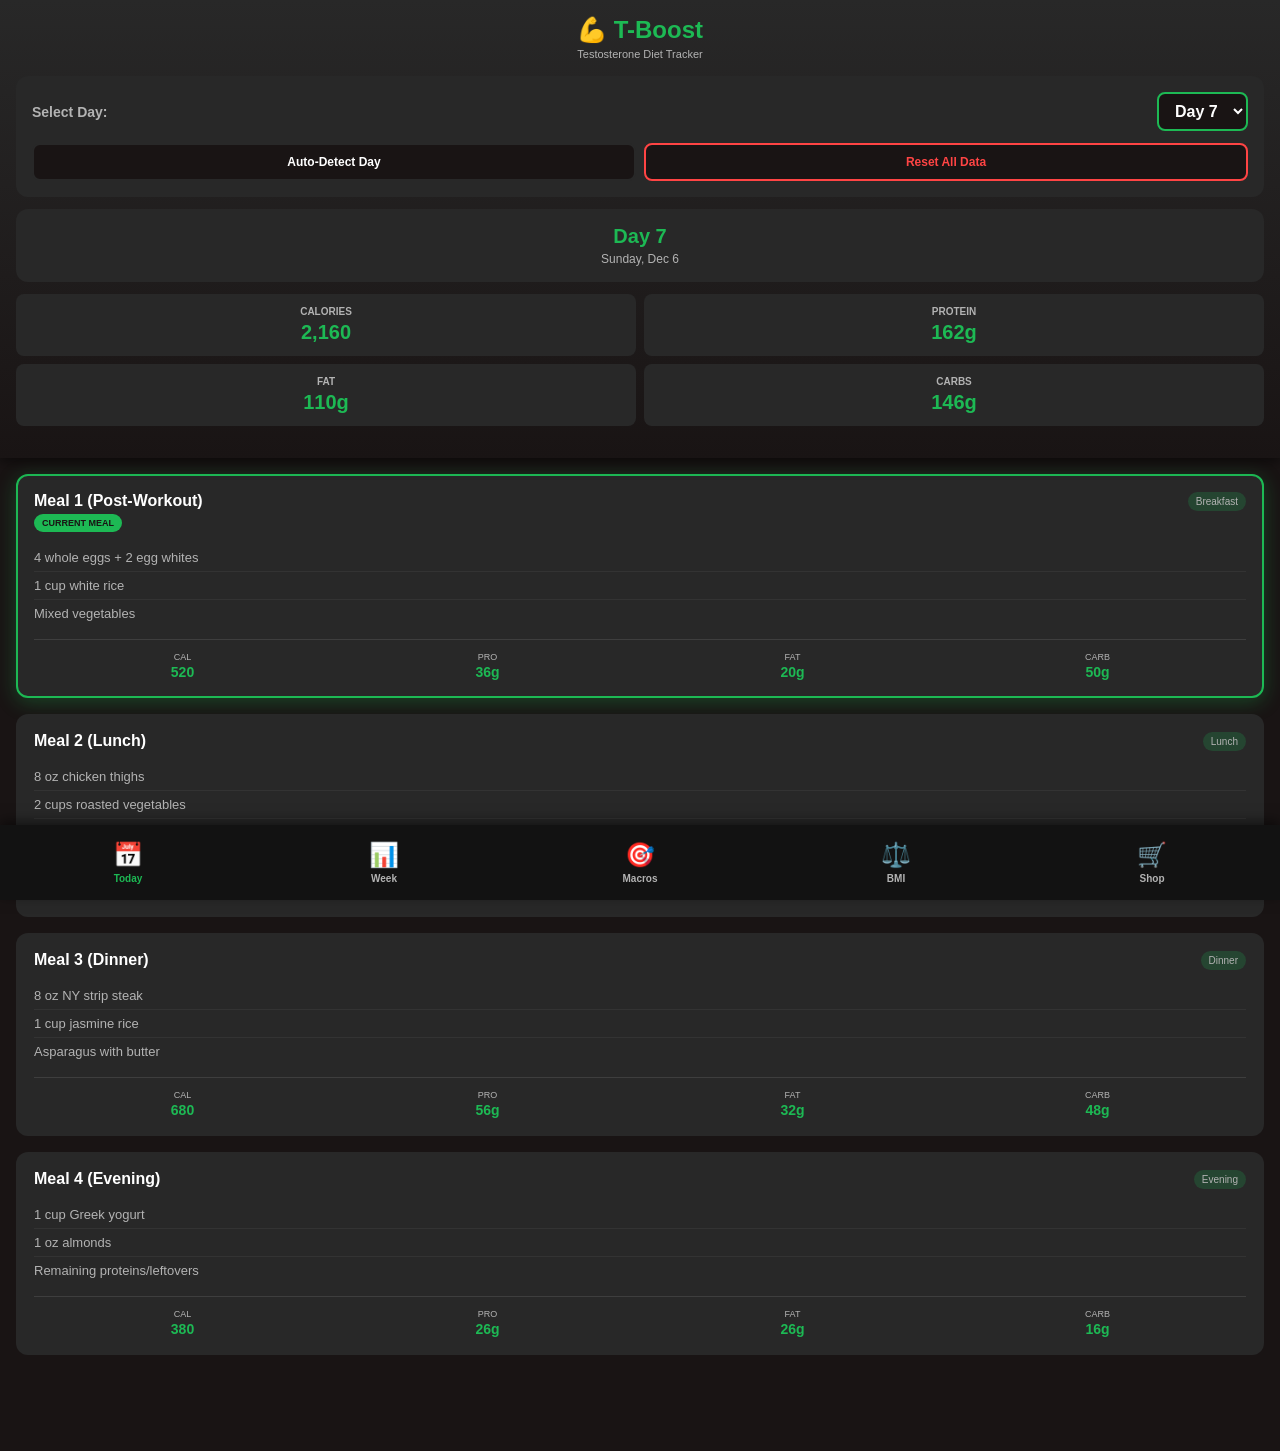
==== mobile.html @ ecbb312d "Add mobile-optimized single-file version with customization features Created mobile.html - a fully s" ====
<!DOCTYPE html>
<html lang="en">
<head>
    <meta charset="UTF-8">
    <meta name="viewport" content="width=device-width, initial-scale=1.0, maximum-scale=1.0, user-scalable=no">
    <meta name="apple-mobile-web-app-capable" content="yes">
    <meta name="apple-mobile-web-app-status-bar-style" content="black-translucent">
    <meta name="theme-color" content="#191414">
    <title>💪 T-Boost Diet Tracker</title>
    <style>
        /* Spotify Color Palette */
        :root {
            --spotify-green: #1DB954;
            --spotify-black: #191414;
            --spotify-dark-gray: #121212;
            --spotify-gray: #282828;
            --spotify-light-gray: #B3B3B3;
            --spotify-white: #FFFFFF;
            --spotify-hover: #1ed760;
            --spotify-active: #169c46;
        }

        * {
            margin: 0;
            padding: 0;
            box-sizing: border-box;
            -webkit-tap-highlight-color: transparent;
        }

        body {
            font-family: -apple-system, BlinkMacSystemFont, 'Segoe UI', Roboto, Oxygen, Ubuntu, Cantarell, sans-serif;
            background-color: var(--spotify-black);
            color: var(--spotify-white);
            overflow-x: hidden;
            padding-bottom: 80px;
        }

        /* Mobile Header */
        .mobile-header {
            background: linear-gradient(180deg, var(--spotify-gray) 0%, var(--spotify-black) 100%);
            padding: 16px;
            position: sticky;
            top: 0;
            z-index: 100;
            box-shadow: 0 4px 12px rgba(0,0,0,0.5);
        }

        .logo {
            text-align: center;
            margin-bottom: 16px;
        }

        .logo h1 {
            font-size: 24px;
            color: var(--spotify-green);
            margin-bottom: 4px;
        }

        .tagline {
            font-size: 11px;
            color: var(--spotify-light-gray);
        }

        /* Day Controls */
        .day-controls {
            background-color: var(--spotify-gray);
            border-radius: 12px;
            padding: 16px;
            margin-bottom: 12px;
        }

        .day-selector {
            display: flex;
            align-items: center;
            justify-content: space-between;
            margin-bottom: 12px;
        }

        .day-selector label {
            font-size: 14px;
            color: var(--spotify-light-gray);
            font-weight: 600;
        }

        .day-selector select {
            padding: 8px 12px;
            background-color: var(--spotify-black);
            border: 2px solid var(--spotify-green);
            border-radius: 8px;
            color: var(--spotify-white);
            font-size: 16px;
            font-weight: 600;
        }

        .control-buttons {
            display: grid;
            grid-template-columns: 1fr 1fr;
            gap: 8px;
        }

        .btn-small {
            padding: 10px;
            background-color: var(--spotify-black);
            border: 2px solid var(--spotify-gray);
            border-radius: 8px;
            color: var(--spotify-white);
            font-size: 12px;
            font-weight: 600;
            cursor: pointer;
            transition: all 0.2s ease;
            text-align: center;
        }

        .btn-small.danger {
            border-color: #FF4444;
            color: #FF4444;
        }

        .btn-small:active {
            transform: scale(0.95);
        }

        /* Current Day Info */
        .current-day-info {
            background-color: var(--spotify-gray);
            border-radius: 12px;
            padding: 16px;
            margin-bottom: 12px;
            text-align: center;
        }

        .current-day-info h2 {
            font-size: 20px;
            color: var(--spotify-green);
            margin-bottom: 4px;
        }

        .current-day-info p {
            font-size: 12px;
            color: var(--spotify-light-gray);
        }

        /* Daily Summary */
        .daily-summary {
            display: grid;
            grid-template-columns: repeat(2, 1fr);
            gap: 8px;
            margin-bottom: 16px;
        }

        .summary-card {
            background-color: var(--spotify-gray);
            padding: 12px;
            border-radius: 8px;
            text-align: center;
        }

        .summary-card .label {
            font-size: 10px;
            color: var(--spotify-light-gray);
            text-transform: uppercase;
            margin-bottom: 4px;
            font-weight: 600;
        }

        .summary-card .value {
            font-size: 20px;
            font-weight: 700;
            color: var(--spotify-green);
        }

        /* Bottom Navigation */
        .bottom-nav {
            position: fixed;
            bottom: 0;
            left: 0;
            right: 0;
            background-color: var(--spotify-dark-gray);
            display: flex;
            justify-content: space-around;
            padding: 8px 0;
            box-shadow: 0 -4px 12px rgba(0,0,0,0.5);
            z-index: 100;
        }

        .nav-item {
            flex: 1;
            display: flex;
            flex-direction: column;
            align-items: center;
            padding: 8px;
            cursor: pointer;
            transition: all 0.2s ease;
            color: var(--spotify-light-gray);
            font-size: 10px;
            font-weight: 600;
        }

        .nav-item .icon {
            font-size: 24px;
            margin-bottom: 4px;
        }

        .nav-item.active {
            color: var(--spotify-green);
        }

        /* Main Content */
        .main-content {
            padding: 16px;
        }

        .view {
            display: none;
        }

        .view.active {
            display: block;
            animation: fadeIn 0.3s ease;
        }

        @keyframes fadeIn {
            from {
                opacity: 0;
                transform: translateY(10px);
            }
            to {
                opacity: 1;
                transform: translateY(0);
            }
        }

        /* Meals Container */
        .meals-container {
            display: flex;
            flex-direction: column;
            gap: 16px;
        }

        .meal-card {
            background-color: var(--spotify-gray);
            border-radius: 12px;
            padding: 16px;
            border: 2px solid transparent;
            transition: all 0.3s ease;
        }

        .meal-card.current {
            border-color: var(--spotify-green);
            box-shadow: 0 4px 20px rgba(29, 185, 84, 0.3);
        }

        .meal-card.completed {
            opacity: 0.5;
        }

        .meal-header {
            display: flex;
            justify-content: space-between;
            align-items: flex-start;
            margin-bottom: 12px;
        }

        .meal-title {
            font-size: 16px;
            font-weight: 700;
            color: var(--spotify-white);
            flex: 1;
        }

        .meal-time {
            font-size: 10px;
            color: var(--spotify-light-gray);
            background-color: rgba(29, 185, 84, 0.2);
            padding: 4px 8px;
            border-radius: 12px;
            white-space: nowrap;
            margin-left: 8px;
        }

        .current-indicator {
            display: inline-block;
            background-color: var(--spotify-green);
            color: var(--spotify-black);
            font-size: 9px;
            font-weight: 700;
            padding: 4px 8px;
            border-radius: 10px;
            text-transform: uppercase;
            margin-top: 4px;
            animation: pulse 2s infinite;
        }

        @keyframes pulse {
            0%, 100% { opacity: 1; }
            50% { opacity: 0.7; }
        }

        .meal-foods {
            list-style: none;
            margin-bottom: 12px;
        }

        .meal-foods li {
            padding: 6px 0;
            color: var(--spotify-light-gray);
            font-size: 13px;
            border-bottom: 1px solid rgba(255, 255, 255, 0.05);
        }

        .meal-foods li:last-child {
            border-bottom: none;
        }

        .meal-macros {
            display: grid;
            grid-template-columns: repeat(4, 1fr);
            gap: 8px;
            margin-top: 12px;
            padding-top: 12px;
            border-top: 1px solid rgba(255, 255, 255, 0.1);
        }

        .macro-item {
            text-align: center;
        }

        .macro-label {
            font-size: 9px;
            color: var(--spotify-light-gray);
            text-transform: uppercase;
            margin-bottom: 2px;
        }

        .macro-value {
            font-size: 14px;
            font-weight: 700;
            color: var(--spotify-green);
        }

        /* Week View */
        .week-grid {
            display: flex;
            flex-direction: column;
            gap: 12px;
        }

        .day-card {
            background-color: var(--spotify-gray);
            border-radius: 12px;
            padding: 16px;
            border: 2px solid transparent;
        }

        .day-card.current-day {
            border-color: var(--spotify-green);
        }

        .day-header {
            display: flex;
            justify-content: space-between;
            align-items: center;
            margin-bottom: 12px;
        }

        .day-number {
            font-size: 20px;
            font-weight: 700;
            color: var(--spotify-green);
        }

        /* Macro Tracker */
        .tracker-card {
            background-color: var(--spotify-gray);
            border-radius: 12px;
            padding: 16px;
            margin-bottom: 16px;
        }

        .tracker-card h3 {
            font-size: 18px;
            margin-bottom: 16px;
            color: var(--spotify-green);
        }

        .input-group {
            margin-bottom: 16px;
        }

        .input-group label {
            display: block;
            font-size: 12px;
            color: var(--spotify-light-gray);
            margin-bottom: 6px;
            font-weight: 600;
        }

        .input-group input {
            width: 100%;
            padding: 12px;
            background-color: var(--spotify-black);
            border: 2px solid transparent;
            border-radius: 8px;
            color: var(--spotify-white);
            font-size: 16px;
        }

        .input-group input:focus {
            outline: none;
            border-color: var(--spotify-green);
        }

        .btn-primary {
            width: 100%;
            padding: 14px;
            background-color: var(--spotify-green);
            color: var(--spotify-black);
            border: none;
            border-radius: 24px;
            font-size: 14px;
            font-weight: 700;
            cursor: pointer;
            text-transform: uppercase;
            letter-spacing: 1px;
        }

        .btn-primary:active {
            background-color: var(--spotify-active);
            transform: scale(0.98);
        }

        .progress-item {
            margin-bottom: 16px;
        }

        .progress-header {
            display: flex;
            justify-content: space-between;
            margin-bottom: 6px;
            font-size: 12px;
            color: var(--spotify-light-gray);
        }

        .progress-bar {
            width: 100%;
            height: 10px;
            background-color: var(--spotify-black);
            border-radius: 5px;
            overflow: hidden;
        }

        .progress-fill {
            height: 100%;
            background-color: var(--spotify-green);
            border-radius: 5px;
            transition: width 0.5s ease;
        }

        .progress-fill.protein {
            background: linear-gradient(90deg, #1DB954 0%, #1ed760 100%);
        }

        .progress-fill.fat {
            background: linear-gradient(90deg, #FFA500 0%, #FFB733 100%);
        }

        .progress-fill.carbs {
            background: linear-gradient(90deg, #4169E1 0%, #5a7fe1 100%);
        }

        /* BMI Tracker */
        .bmi-result {
            text-align: center;
            margin-bottom: 16px;
        }

        .bmi-value {
            font-size: 56px;
            font-weight: 700;
            color: var(--spotify-green);
            margin-bottom: 8px;
        }

        .bmi-category {
            font-size: 18px;
            color: var(--spotify-light-gray);
            margin-bottom: 16px;
        }

        .bmi-scale {
            display: grid;
            grid-template-columns: repeat(2, 1fr);
            gap: 8px;
            margin-top: 16px;
        }

        .scale-item {
            padding: 12px;
            border-radius: 8px;
            text-align: center;
            font-size: 11px;
        }

        .scale-item.underweight {
            background-color: rgba(64, 156, 255, 0.2);
            border: 2px solid #409CFF;
        }

        .scale-item.normal {
            background-color: rgba(29, 185, 84, 0.2);
            border: 2px solid var(--spotify-green);
        }

        .scale-item.overweight {
            background-color: rgba(255, 165, 0, 0.2);
            border: 2px solid #FFA500;
        }

        .scale-item.obese {
            background-color: rgba(255, 68, 68, 0.2);
            border: 2px solid #FF4444;
        }

        .weight-log {
            background-color: var(--spotify-black);
            padding: 12px;
            border-radius: 8px;
            margin-top: 16px;
            max-height: 200px;
            overflow-y: auto;
        }

        /* Shopping List */
        .shopping-category {
            background-color: var(--spotify-gray);
            border-radius: 12px;
            padding: 16px;
            margin-bottom: 12px;
        }

        .shopping-category h3 {
            font-size: 16px;
            margin-bottom: 12px;
            color: var(--spotify-green);
        }

        .shopping-items {
            list-style: none;
        }

        .shopping-items li {
            padding: 10px 0;
            border-bottom: 1px solid rgba(255, 255, 255, 0.05);
            display: flex;
            align-items: center;
        }

        .shopping-items li:last-child {
            border-bottom: none;
        }

        .shopping-items input[type="checkbox"] {
            appearance: none;
            width: 24px;
            height: 24px;
            border: 2px solid var(--spotify-light-gray);
            border-radius: 6px;
            margin-right: 12px;
            cursor: pointer;
            position: relative;
            transition: all 0.2s ease;
            flex-shrink: 0;
        }

        .shopping-items input[type="checkbox"]:checked {
            background-color: var(--spotify-green);
            border-color: var(--spotify-green);
        }

        .shopping-items input[type="checkbox"]:checked::after {
            content: '✓';
            position: absolute;
            top: 50%;
            left: 50%;
            transform: translate(-50%, -50%);
            color: var(--spotify-black);
            font-weight: bold;
            font-size: 16px;
        }

        .shopping-items label {
            cursor: pointer;
            color: var(--spotify-light-gray);
            font-size: 13px;
        }

        .shopping-items input[type="checkbox"]:checked + label {
            text-decoration: line-through;
            opacity: 0.5;
        }

        .info-text {
            color: var(--spotify-light-gray);
            font-size: 12px;
            margin-bottom: 12px;
            line-height: 1.5;
        }

        .placeholder {
            color: var(--spotify-light-gray);
            text-align: center;
            font-style: italic;
            font-size: 12px;
        }

        /* Settings View */
        .settings-section {
            background-color: var(--spotify-gray);
            border-radius: 12px;
            padding: 16px;
            margin-bottom: 12px;
        }

        .settings-section h3 {
            font-size: 16px;
            color: var(--spotify-green);
            margin-bottom: 12px;
        }

        .settings-info {
            font-size: 12px;
            color: var(--spotify-light-gray);
            line-height: 1.6;
            margin-bottom: 12px;
        }
    </style>
</head>
<body>
    <div class="mobile-header">
        <div class="logo">
            <h1>💪 T-Boost</h1>
            <p class="tagline">Testosterone Diet Tracker</p>
        </div>

        <div class="day-controls">
            <div class="day-selector">
                <label>Select Day:</label>
                <select id="daySelect">
                    <option value="1">Day 1</option>
                    <option value="2">Day 2</option>
                    <option value="3">Day 3</option>
                    <option value="4">Day 4</option>
                    <option value="5">Day 5</option>
                    <option value="6">Day 6</option>
                    <option value="7">Day 7</option>
                </select>
            </div>
            <div class="control-buttons">
                <button class="btn-small" id="autoDetectBtn">Auto-Detect Day</button>
                <button class="btn-small danger" id="resetAllBtn">Reset All Data</button>
            </div>
        </div>

        <div class="current-day-info">
            <h2 id="currentDayTitle">Day 1</h2>
            <p id="currentDate">Today</p>
        </div>

        <div class="daily-summary">
            <div class="summary-card">
                <div class="label">Calories</div>
                <div class="value" id="dailyCalories">2,260</div>
            </div>
            <div class="summary-card">
                <div class="label">Protein</div>
                <div class="value" id="dailyProtein">150g</div>
            </div>
            <div class="summary-card">
                <div class="label">Fat</div>
                <div class="value" id="dailyFat">138g</div>
            </div>
            <div class="summary-card">
                <div class="label">Carbs</div>
                <div class="value" id="dailyCarbs">128g</div>
            </div>
        </div>
    </div>

    <main class="main-content">
        <!-- Today's Plan View -->
        <section id="todayView" class="view active">
            <div class="meals-container" id="mealsContainer"></div>
        </section>

        <!-- Weekly Overview -->
        <section id="weekView" class="view">
            <div class="week-grid" id="weekGrid"></div>
        </section>

        <!-- Macro Tracker -->
        <section id="macrosView" class="view">
            <div class="tracker-card">
                <h3>Consumed Today</h3>
                <div class="input-group">
                    <label>Calories</label>
                    <input type="number" id="consumedCalories" placeholder="0">
                </div>
                <div class="input-group">
                    <label>Protein (g)</label>
                    <input type="number" id="consumedProtein" placeholder="0">
                </div>
                <div class="input-group">
                    <label>Fat (g)</label>
                    <input type="number" id="consumedFat" placeholder="0">
                </div>
                <div class="input-group">
                    <label>Carbs (g)</label>
                    <input type="number" id="consumedCarbs" placeholder="0">
                </div>
                <button class="btn-primary" id="updateMacros">Update Progress</button>
            </div>

            <div class="tracker-card">
                <h3>Progress Overview</h3>
                <div class="progress-item">
                    <div class="progress-header">
                        <span>Calories</span>
                        <span id="caloriesProgress">0 / 2,260</span>
                    </div>
                    <div class="progress-bar">
                        <div class="progress-fill" id="caloriesBar" style="width: 0%"></div>
                    </div>
                </div>
                <div class="progress-item">
                    <div class="progress-header">
                        <span>Protein</span>
                        <span id="proteinProgress">0g / 150g</span>
                    </div>
                    <div class="progress-bar">
                        <div class="progress-fill protein" id="proteinBar" style="width: 0%"></div>
                    </div>
                </div>
                <div class="progress-item">
                    <div class="progress-header">
                        <span>Fat</span>
                        <span id="fatProgress">0g / 138g</span>
                    </div>
                    <div class="progress-bar">
                        <div class="progress-fill fat" id="fatBar" style="width: 0%"></div>
                    </div>
                </div>
                <div class="progress-item">
                    <div class="progress-header">
                        <span>Carbs</span>
                        <span id="carbsProgress">0g / 128g</span>
                    </div>
                    <div class="progress-bar">
                        <div class="progress-fill carbs" id="carbsBar" style="width: 0%"></div>
                    </div>
                </div>
            </div>
        </section>

        <!-- BMI Tracker -->
        <section id="bmiView" class="view">
            <div class="tracker-card">
                <h3>Calculate BMI</h3>
                <div class="input-group">
                    <label>Height (cm)</label>
                    <input type="number" id="heightCm" placeholder="175">
                </div>
                <div class="input-group">
                    <label>Weight (kg)</label>
                    <input type="number" id="weightKg" placeholder="80">
                </div>
                <button class="btn-primary" id="calculateBMI">Calculate BMI</button>
            </div>

            <div class="tracker-card">
                <div class="bmi-result">
                    <div class="bmi-value" id="bmiValue">--</div>
                    <div class="bmi-category" id="bmiCategory">Enter your measurements</div>
                </div>
                <div class="bmi-scale">
                    <div class="scale-item underweight">
                        <div><strong>Underweight</strong></div>
                        <div>&lt;18.5</div>
                    </div>
                    <div class="scale-item normal">
                        <div><strong>Normal</strong></div>
                        <div>18.5-24.9</div>
                    </div>
                    <div class="scale-item overweight">
                        <div><strong>Overweight</strong></div>
                        <div>25-29.9</div>
                    </div>
                    <div class="scale-item obese">
                        <div><strong>Obese</strong></div>
                        <div>30+</div>
                    </div>
                </div>
            </div>

            <div class="tracker-card">
                <h3>Weight Progress</h3>
                <p class="info-text">Track your weight weekly to monitor progress. Target: 1-1.5 lbs/week loss</p>
                <div class="weight-log" id="weightLog">
                    <p class="placeholder">Start logging your weight to see progress</p>
                </div>
            </div>
        </section>

        <!-- Shopping List -->
        <section id="shoppingView" class="view">
            <div class="shopping-category">
                <h3>🥩 Protein Sources</h3>
                <ul class="shopping-items">
                    <li><input type="checkbox" id="item-beef"><label for="item-beef">2 lbs ground beef (80/20)</label></li>
                    <li><input type="checkbox" id="item-steak"><label for="item-steak">2 lbs ribeye or NY strip steaks</label></li>
                    <li><input type="checkbox" id="item-liver"><label for="item-liver">1.5 lbs beef liver (optional)</label></li>
                    <li><input type="checkbox" id="item-eggs"><label for="item-eggs">3 dozen whole eggs</label></li>
                    <li><input type="checkbox" id="item-salmon"><label for="item-salmon">1.5 lbs salmon</label></li>
                    <li><input type="checkbox" id="item-sardines"><label for="item-sardines">1 lb sardines (canned)</label></li>
                    <li><input type="checkbox" id="item-chicken"><label for="item-chicken">2 lbs chicken thighs</label></li>
                    <li><input type="checkbox" id="item-turkey"><label for="item-turkey">1 lb ground turkey</label></li>
                </ul>
            </div>

            <div class="shopping-category">
                <h3>🥑 Fats & Oils</h3>
                <ul class="shopping-items">
                    <li><input type="checkbox" id="item-butter"><label for="item-butter">1 lb grass-fed butter</label></li>
                    <li><input type="checkbox" id="item-olive-oil"><label for="item-olive-oil">500ml olive oil</label></li>
                    <li><input type="checkbox" id="item-avocados"><label for="item-avocados">4-5 avocados</label></li>
                    <li><input type="checkbox" id="item-almonds"><label for="item-almonds">1 lb raw almonds</label></li>
                    <li><input type="checkbox" id="item-macadamia"><label for="item-macadamia">8 oz macadamia nuts</label></li>
                    <li><input type="checkbox" id="item-brazil"><label for="item-brazil">4 oz Brazil nuts</label></li>
                </ul>
            </div>

            <div class="shopping-category">
                <h3>🍚 Carbs</h3>
                <ul class="shopping-items">
                    <li><input type="checkbox" id="item-white-rice"><label for="item-white-rice">2 lbs white rice</label></li>
                    <li><input type="checkbox" id="item-sweet-potato"><label for="item-sweet-potato">3 lbs sweet potatoes</label></li>
                    <li><input type="checkbox" id="item-jasmine-rice"><label for="item-jasmine-rice">1 lb jasmine rice</label></li>
                </ul>
            </div>

            <div class="shopping-category">
                <h3>🥬 Vegetables</h3>
                <ul class="shopping-items">
                    <li><input type="checkbox" id="item-spinach"><label for="item-spinach">2 bags spinach</label></li>
                    <li><input type="checkbox" id="item-broccoli"><label for="item-broccoli">2 lbs broccoli</label></li>
                    <li><input type="checkbox" id="item-asparagus"><label for="item-asparagus">2 bunches asparagus</label></li>
                    <li><input type="checkbox" id="item-peppers"><label for="item-peppers">4 bell peppers</label></li>
                    <li><input type="checkbox" id="item-mushrooms"><label for="item-mushrooms">1 lb mushrooms</label></li>
                    <li><input type="checkbox" id="item-onions"><label for="item-onions">3 onions</label></li>
                    <li><input type="checkbox" id="item-garlic"><label for="item-garlic">2 bulbs garlic</label></li>
                </ul>
            </div>

            <div class="shopping-category">
                <h3>🥛 Dairy</h3>
                <ul class="shopping-items">
                    <li><input type="checkbox" id="item-yogurt"><label for="item-yogurt">32 oz Greek yogurt</label></li>
                    <li><input type="checkbox" id="item-milk"><label for="item-milk">1/2 gallon whole milk</label></li>
                    <li><input type="checkbox" id="item-cheese"><label for="item-cheese">8 oz aged cheese</label></li>
                </ul>
            </div>

            <div class="shopping-category">
                <h3>🍫 Extras</h3>
                <ul class="shopping-items">
                    <li><input type="checkbox" id="item-chocolate"><label for="item-chocolate">Dark chocolate (85%+)</label></li>
                    <li><input type="checkbox" id="item-salt"><label for="item-salt">Sea salt</label></li>
                    <li><input type="checkbox" id="item-coffee"><label for="item-coffee">Coffee</label></li>
                    <li><input type="checkbox" id="item-vinegar"><label for="item-vinegar">Apple cider vinegar</label></li>
                </ul>
            </div>

            <div class="settings-section">
                <h3>Shopping List Controls</h3>
                <button class="btn-primary" id="resetShoppingBtn">Reset Shopping List</button>
            </div>
        </section>
    </main>

    <!-- Bottom Navigation -->
    <nav class="bottom-nav">
        <div class="nav-item active" data-view="today">
            <span class="icon">📅</span>
            <span>Today</span>
        </div>
        <div class="nav-item" data-view="week">
            <span class="icon">📊</span>
            <span>Week</span>
        </div>
        <div class="nav-item" data-view="macros">
            <span class="icon">🎯</span>
            <span>Macros</span>
        </div>
        <div class="nav-item" data-view="bmi">
            <span class="icon">⚖️</span>
            <span>BMI</span>
        </div>
        <div class="nav-item" data-view="shopping">
            <span class="icon">🛒</span>
            <span>Shop</span>
        </div>
    </nav>

    <script>
        // 7-Day Meal Plan Data
        const mealPlan = {
            day1: {
                name: "Day 1",
                totalCalories: 2260,
                totalProtein: 150,
                totalFat: 138,
                totalCarbs: 128,
                meals: [
                    {
                        name: "Meal 1 (Post-Workout)",
                        time: "Breakfast",
                        foods: ["4 whole eggs scrambled in 1 tbsp butter", "1 cup cooked white rice", "1 cup sautéed spinach"],
                        calories: 540, protein: 32, fat: 24, carbs: 48
                    },
                    {
                        name: "Meal 2 (Lunch)",
                        time: "Lunch",
                        foods: ["8 oz ribeye steak", "2 cups roasted broccoli in 1 tbsp olive oil", "1/2 avocado"],
                        calories: 720, protein: 56, fat: 52, carbs: 14
                    },
                    {
                        name: "Meal 3 (Dinner)",
                        time: "Dinner",
                        foods: ["6 oz ground beef (80/20) with peppers & onions", "1 cup jasmine rice", "Spinach salad with olive oil"],
                        calories: 580, protein: 38, fat: 32, carbs: 42
                    },
                    {
                        name: "Meal 4 (Evening)",
                        time: "Evening",
                        foods: ["1 cup Greek yogurt", "1 oz almonds", "2 oz dark chocolate"],
                        calories: 420, protein: 24, fat: 30, carbs: 24
                    }
                ]
            },
            day2: {
                name: "Day 2",
                totalCalories: 2200,
                totalProtein: 158,
                totalFat: 132,
                totalCarbs: 110,
                meals: [
                    {
                        name: "Meal 1 (Post-Workout)",
                        time: "Breakfast",
                        foods: ["4 whole eggs + 2 egg whites", "1 medium sweet potato", "1 cup mushrooms in butter"],
                        calories: 520, protein: 36, fat: 22, carbs: 42
                    },
                    {
                        name: "Meal 2 (Lunch)",
                        time: "Lunch",
                        foods: ["8 oz salmon", "2 cups asparagus in olive oil", "1 avocado"],
                        calories: 680, protein: 52, fat: 48, carbs: 18
                    },
                    {
                        name: "Meal 3 (Dinner)",
                        time: "Dinner",
                        foods: ["6 oz chicken thighs", "1 cup white rice", "Broccoli with garlic butter"],
                        calories: 560, protein: 42, fat: 24, carbs: 46
                    },
                    {
                        name: "Meal 4 (Evening)",
                        time: "Evening",
                        foods: ["1 can sardines", "1 oz macadamia nuts", "2-3 Brazil nuts"],
                        calories: 440, protein: 28, fat: 38, carbs: 4
                    }
                ]
            },
            day3: {
                name: "Day 3",
                totalCalories: 2200,
                totalProtein: 166,
                totalFat: 116,
                totalCarbs: 136,
                meals: [
                    {
                        name: "Meal 1 (Post-Workout)",
                        time: "Breakfast",
                        foods: ["4 whole eggs in butter", "1 cup jasmine rice", "Bell peppers sautéed"],
                        calories: 540, protein: 30, fat: 24, carbs: 50
                    },
                    {
                        name: "Meal 2 (Lunch)",
                        time: "Lunch",
                        foods: ["8 oz ground turkey", "Mixed vegetables in olive oil", "1/2 cup rice", "1/2 avocado"],
                        calories: 620, protein: 54, fat: 32, carbs: 32
                    },
                    {
                        name: "Meal 3 (Dinner)",
                        time: "Dinner",
                        foods: ["8 oz NY strip steak", "1 large sweet potato", "Asparagus in butter"],
                        calories: 680, protein: 56, fat: 36, carbs: 36
                    },
                    {
                        name: "Meal 4 (Evening)",
                        time: "Evening",
                        foods: ["1 cup Greek yogurt", "1 oz almonds", "1/2 cup whole milk"],
                        calories: 360, protein: 26, fat: 24, carbs: 18
                    }
                ]
            },
            day4: {
                name: "Day 4",
                totalCalories: 2320,
                totalProtein: 170,
                totalFat: 134,
                totalCarbs: 118,
                meals: [
                    {
                        name: "Meal 1 (Post-Workout)",
                        time: "Breakfast",
                        foods: ["3 whole eggs + 3 egg whites", "1 cup white rice", "Spinach & mushrooms in butter"],
                        calories: 500, protein: 38, fat: 18, carbs: 48
                    },
                    {
                        name: "Meal 2 (Lunch)",
                        time: "Lunch",
                        foods: ["8 oz ground beef", "2 cups mixed vegetables in olive oil", "1 avocado"],
                        calories: 660, protein: 48, fat: 46, carbs: 18
                    },
                    {
                        name: "Meal 3 (Dinner)",
                        time: "Dinner",
                        foods: ["8 oz salmon", "1 cup jasmine rice", "Broccoli with garlic"],
                        calories: 640, protein: 52, fat: 28, carbs: 48
                    },
                    {
                        name: "Meal 4 (Evening)",
                        time: "Evening",
                        foods: ["4 hard-boiled eggs", "1 oz macadamia nuts", "2 oz cheddar"],
                        calories: 520, protein: 32, fat: 42, carbs: 4
                    }
                ]
            },
            day5: {
                name: "Day 5",
                totalCalories: 2340,
                totalProtein: 156,
                totalFat: 144,
                totalCarbs: 130,
                meals: [
                    {
                        name: "Meal 1 (Post-Workout)",
                        time: "Breakfast",
                        foods: ["4 whole eggs with cheese", "1 medium sweet potato", "Peppers and onions"],
                        calories: 560, protein: 32, fat: 28, carbs: 42
                    },
                    {
                        name: "Meal 2 (Lunch)",
                        time: "Lunch",
                        foods: ["8 oz chicken thighs", "1 cup white rice", "Mixed vegetables in butter"],
                        calories: 580, protein: 46, fat: 26, carbs: 44
                    },
                    {
                        name: "Meal 3 (Dinner)",
                        time: "Dinner",
                        foods: ["8 oz ribeye", "Asparagus & mushrooms in olive oil", "1 avocado"],
                        calories: 760, protein: 54, fat: 58, carbs: 16
                    },
                    {
                        name: "Meal 4 (Evening)",
                        time: "Evening",
                        foods: ["1 cup Greek yogurt", "1 oz almonds", "Berries", "2 oz dark chocolate"],
                        calories: 440, protein: 24, fat: 32, carbs: 28
                    }
                ]
            },
            day6: {
                name: "Day 6",
                totalCalories: 2340,
                totalProtein: 162,
                totalFat: 140,
                totalCarbs: 116,
                meals: [
                    {
                        name: "Meal 1 (Post-Workout)",
                        time: "Breakfast",
                        foods: ["4 whole eggs in butter", "1 cup jasmine rice", "Spinach and garlic"],
                        calories: 520, protein: 30, fat: 22, carbs: 50
                    },
                    {
                        name: "Meal 2 (Lunch)",
                        time: "Lunch",
                        foods: ["8 oz ground beef with taco seasoning", "Bell peppers & onions", "1/2 avocado", "Side salad"],
                        calories: 680, protein: 48, fat: 48, carbs: 16
                    },
                    {
                        name: "Meal 3 (Dinner)",
                        time: "Dinner",
                        foods: ["8 oz salmon", "1 large sweet potato", "Broccoli in olive oil"],
                        calories: 640, protein: 52, fat: 28, carbs: 46
                    },
                    {
                        name: "Meal 4 (Evening)",
                        time: "Evening",
                        foods: ["1 can sardines", "1 oz macadamia nuts", "2 oz cheese", "2-3 Brazil nuts"],
                        calories: 500, protein: 32, fat: 42, carbs: 4
                    }
                ]
            },
            day7: {
                name: "Day 7",
                totalCalories: 2160,
                totalProtein: 162,
                totalFat: 110,
                totalCarbs: 146,
                meals: [
                    {
                        name: "Meal 1 (Post-Workout)",
                        time: "Breakfast",
                        foods: ["4 whole eggs + 2 egg whites", "1 cup white rice", "Mixed vegetables"],
                        calories: 520, protein: 36, fat: 20, carbs: 50
                    },
                    {
                        name: "Meal 2 (Lunch)",
                        time: "Lunch",
                        foods: ["8 oz chicken thighs", "2 cups roasted vegetables", "1/2 cup rice"],
                        calories: 580, protein: 44, fat: 32, carbs: 32
                    },
                    {
                        name: "Meal 3 (Dinner)",
                        time: "Dinner",
                        foods: ["8 oz NY strip steak", "1 cup jasmine rice", "Asparagus with butter"],
                        calories: 680, protein: 56, fat: 32, carbs: 48
                    },
                    {
                        name: "Meal 4 (Evening)",
                        time: "Evening",
                        foods: ["1 cup Greek yogurt", "1 oz almonds", "Remaining proteins/leftovers"],
                        calories: 380, protein: 26, fat: 26, carbs: 16
                    }
                ]
            }
        };

        // State Management
        let currentDay = 1;
        let currentMealIndex = 0;
        let autoDetectMode = true;
        let macroTracking = {
            calories: 0,
            protein: 0,
            fat: 0,
            carbs: 0
        };

        // Initialize App
        document.addEventListener('DOMContentLoaded', function() {
            loadSavedDay();
            detectCurrentMeal();
            renderTodaysMeals();
            renderWeekOverview();
            setupNavigation();
            setupMacroTracker();
            setupBMICalculator();
            setupShoppingList();
            setupDayControls();
            updateDailySummary();
            updateCurrentDayDisplay();
        });

        // Load Saved Day or Auto-Detect
        function loadSavedDay() {
            const saved = localStorage.getItem('manualDayOverride');
            if (saved) {
                currentDay = parseInt(saved);
                autoDetectMode = false;
            } else {
                detectCurrentDay();
            }
            document.getElementById('daySelect').value = currentDay;
        }

        // Auto-Detect Current Day
        function detectCurrentDay() {
            const startDate = new Date('2025-01-20');
            const today = new Date();
            const diffTime = Math.abs(today - startDate);
            const diffDays = Math.floor(diffTime / (1000 * 60 * 60 * 24));
            currentDay = (diffDays % 7) + 1;
            autoDetectMode = true;
        }

        // Update Current Day Display
        function updateCurrentDayDisplay() {
            const days = ['Sunday', 'Monday', 'Tuesday', 'Wednesday', 'Thursday', 'Friday', 'Saturday'];
            const today = new Date();
            const dayName = days[today.getDay()];
            const options = { month: 'short', day: 'numeric' };
            const dateString = today.toLocaleDateString('en-US', options);

            document.getElementById('currentDayTitle').textContent = `Day ${currentDay}`;
            document.getElementById('currentDate').textContent = `${dayName}, ${dateString}${autoDetectMode ? '' : ' (Manual)'}`;
        }

        // Detect Current Meal
        function detectCurrentMeal() {
            const now = new Date();
            const hour = now.getHours();

            if (hour < 10) {
                currentMealIndex = 0;
            } else if (hour < 14) {
                currentMealIndex = 1;
            } else if (hour < 18) {
                currentMealIndex = 2;
            } else {
                currentMealIndex = 3;
            }
        }

        // Render Today's Meals
        function renderTodaysMeals() {
            const dayData = mealPlan[`day${currentDay}`];
            const container = document.getElementById('mealsContainer');
            container.innerHTML = '';

            dayData.meals.forEach((meal, index) => {
                const mealCard = document.createElement('div');
                mealCard.className = 'meal-card';

                if (index === currentMealIndex) {
                    mealCard.classList.add('current');
                } else if (index < currentMealIndex) {
                    mealCard.classList.add('completed');
                }

                const foodsList = meal.foods.map(food => `<li>${food}</li>`).join('');

                mealCard.innerHTML = `
                    <div class="meal-header">
                        <div style="flex: 1;">
                            <h3 class="meal-title">${meal.name}</h3>
                            ${index === currentMealIndex ? '<span class="current-indicator">Current Meal</span>' : ''}
                        </div>
                        <span class="meal-time">${meal.time}</span>
                    </div>
                    <ul class="meal-foods">
                        ${foodsList}
                    </ul>
                    <div class="meal-macros">
                        <div class="macro-item">
                            <div class="macro-label">Cal</div>
                            <div class="macro-value">${meal.calories}</div>
                        </div>
                        <div class="macro-item">
                            <div class="macro-label">Pro</div>
                            <div class="macro-value">${meal.protein}g</div>
                        </div>
                        <div class="macro-item">
                            <div class="macro-label">Fat</div>
                            <div class="macro-value">${meal.fat}g</div>
                        </div>
                        <div class="macro-item">
                            <div class="macro-label">Carb</div>
                            <div class="macro-value">${meal.carbs}g</div>
                        </div>
                    </div>
                `;

                container.appendChild(mealCard);
            });
        }

        // Render Week Overview
        function renderWeekOverview() {
            const container = document.getElementById('weekGrid');
            container.innerHTML = '';

            for (let i = 1; i <= 7; i++) {
                const dayData = mealPlan[`day${i}`];
                const dayCard = document.createElement('div');
                dayCard.className = 'day-card';

                if (i === currentDay) {
                    dayCard.classList.add('current-day');
                }

                dayCard.innerHTML = `
                    <div class="day-header">
                        <h3 class="day-number">Day ${i}</h3>
                        ${i === currentDay ? '<span class="current-indicator">Today</span>' : ''}
                    </div>
                    <div class="meal-macros">
                        <div class="macro-item">
                            <div class="macro-label">Cal</div>
                            <div class="macro-value">${dayData.totalCalories}</div>
                        </div>
                        <div class="macro-item">
                            <div class="macro-label">Pro</div>
                            <div class="macro-value">${dayData.totalProtein}g</div>
                        </div>
                        <div class="macro-item">
                            <div class="macro-label">Fat</div>
                            <div class="macro-value">${dayData.totalFat}g</div>
                        </div>
                        <div class="macro-item">
                            <div class="macro-label">Carb</div>
                            <div class="macro-value">${dayData.totalCarbs}g</div>
                        </div>
                    </div>
                `;

                container.appendChild(dayCard);
            }
        }

        // Update Daily Summary
        function updateDailySummary() {
            const dayData = mealPlan[`day${currentDay}`];
            document.getElementById('dailyCalories').textContent = dayData.totalCalories.toLocaleString();
            document.getElementById('dailyProtein').textContent = `${dayData.totalProtein}g`;
            document.getElementById('dailyFat').textContent = `${dayData.totalFat}g`;
            document.getElementById('dailyCarbs').textContent = `${dayData.totalCarbs}g`;
        }

        // Setup Day Controls
        function setupDayControls() {
            const daySelect = document.getElementById('daySelect');
            const autoDetectBtn = document.getElementById('autoDetectBtn');
            const resetAllBtn = document.getElementById('resetAllBtn');

            daySelect.addEventListener('change', function() {
                currentDay = parseInt(this.value);
                autoDetectMode = false;
                localStorage.setItem('manualDayOverride', currentDay);
                refreshApp();
            });

            autoDetectBtn.addEventListener('click', function() {
                localStorage.removeItem('manualDayOverride');
                detectCurrentDay();
                document.getElementById('daySelect').value = currentDay;
                refreshApp();
                alert('Auto-detect enabled! Day will update automatically.');
            });

            resetAllBtn.addEventListener('click', function() {
                if (confirm('Reset ALL data? This will clear:\n• Day override\n• Macro tracking\n• Weight log\n• Shopping list\n\nAre you sure?')) {
                    localStorage.clear();
                    detectCurrentDay();
                    macroTracking = { calories: 0, protein: 0, fat: 0, carbs: 0 };
                    document.getElementById('daySelect').value = currentDay;
                    refreshApp();
                    alert('All data has been reset!');
                }
            });
        }

        // Refresh App
        function refreshApp() {
            detectCurrentMeal();
            renderTodaysMeals();
            renderWeekOverview();
            updateDailySummary();
            updateCurrentDayDisplay();
            updateMacroProgress();
        }

        // Navigation Setup
        function setupNavigation() {
            const navItems = document.querySelectorAll('.nav-item');

            navItems.forEach(item => {
                item.addEventListener('click', function() {
                    navItems.forEach(nav => nav.classList.remove('active'));
                    this.classList.add('active');

                    document.querySelectorAll('.view').forEach(view => {
                        view.classList.remove('active');
                    });

                    const viewName = this.getAttribute('data-view');
                    const viewId = viewName + 'View';
                    document.getElementById(viewId).classList.add('active');

                    window.scrollTo({ top: 0, behavior: 'smooth' });
                });
            });
        }

        // Macro Tracker Setup
        function setupMacroTracker() {
            const updateButton = document.getElementById('updateMacros');

            // Load saved macros
            const saved = localStorage.getItem('macroTracking');
            if (saved) {
                macroTracking = JSON.parse(saved);
                document.getElementById('consumedCalories').value = macroTracking.calories || '';
                document.getElementById('consumedProtein').value = macroTracking.protein || '';
                document.getElementById('consumedFat').value = macroTracking.fat || '';
                document.getElementById('consumedCarbs').value = macroTracking.carbs || '';
                updateMacroProgress();
            }

            updateButton.addEventListener('click', function() {
                const calories = parseInt(document.getElementById('consumedCalories').value) || 0;
                const protein = parseInt(document.getElementById('consumedProtein').value) || 0;
                const fat = parseInt(document.getElementById('consumedFat').value) || 0;
                const carbs = parseInt(document.getElementById('consumedCarbs').value) || 0;

                macroTracking = { calories, protein, fat, carbs };
                localStorage.setItem('macroTracking', JSON.stringify(macroTracking));
                updateMacroProgress();
            });
        }

        // Update Macro Progress
        function updateMacroProgress() {
            const dayData = mealPlan[`day${currentDay}`];

            const caloriesPercent = Math.min((macroTracking.calories / dayData.totalCalories) * 100, 100);
            document.getElementById('caloriesBar').style.width = `${caloriesPercent}%`;
            document.getElementById('caloriesProgress').textContent =
                `${macroTracking.calories.toLocaleString()} / ${dayData.totalCalories.toLocaleString()}`;

            const proteinPercent = Math.min((macroTracking.protein / dayData.totalProtein) * 100, 100);
            document.getElementById('proteinBar').style.width = `${proteinPercent}%`;
            document.getElementById('proteinProgress').textContent =
                `${macroTracking.protein}g / ${dayData.totalProtein}g`;

            const fatPercent = Math.min((macroTracking.fat / dayData.totalFat) * 100, 100);
            document.getElementById('fatBar').style.width = `${fatPercent}%`;
            document.getElementById('fatProgress').textContent =
                `${macroTracking.fat}g / ${dayData.totalFat}g`;

            const carbsPercent = Math.min((macroTracking.carbs / dayData.totalCarbs) * 100, 100);
            document.getElementById('carbsBar').style.width = `${carbsPercent}%`;
            document.getElementById('carbsProgress').textContent =
                `${macroTracking.carbs}g / ${dayData.totalCarbs}g`;
        }

        // BMI Calculator Setup
        function setupBMICalculator() {
            const calculateButton = document.getElementById('calculateBMI');

            calculateButton.addEventListener('click', function() {
                const heightCm = parseFloat(document.getElementById('heightCm').value);
                const weightKg = parseFloat(document.getElementById('weightKg').value);

                if (heightCm && weightKg) {
                    const heightM = heightCm / 100;
                    const bmi = (weightKg / (heightM * heightM)).toFixed(1);

                    document.getElementById('bmiValue').textContent = bmi;

                    let category = '';
                    if (bmi < 18.5) {
                        category = 'Underweight';
                    } else if (bmi < 25) {
                        category = 'Normal Weight';
                    } else if (bmi < 30) {
                        category = 'Overweight';
                    } else {
                        category = 'Obese';
                    }

                    document.getElementById('bmiCategory').textContent = category;

                    const weightData = JSON.parse(localStorage.getItem('weightTracking') || '[]');
                    weightData.push({
                        date: new Date().toLocaleDateString(),
                        weight: weightKg,
                        bmi: bmi
                    });
                    localStorage.setItem('weightTracking', JSON.stringify(weightData));
                    updateWeightLog();
                }
            });

            updateWeightLog();
        }

        // Update Weight Log
        function updateWeightLog() {
            const weightData = JSON.parse(localStorage.getItem('weightTracking') || '[]');
            const container = document.getElementById('weightLog');

            if (weightData.length === 0) {
                container.innerHTML = '<p class="placeholder">Start logging your weight to see progress</p>';
                return;
            }

            const recentData = weightData.slice(-5).reverse();
            const html = recentData.map(entry => `
                <div style="display: flex; justify-content: space-between; padding: 8px 0; border-bottom: 1px solid rgba(255,255,255,0.1); font-size: 12px;">
                    <span>${entry.date}</span>
                    <span>${entry.weight} kg</span>
                    <span>BMI: ${entry.bmi}</span>
                </div>
            `).join('');

            container.innerHTML = html;
        }

        // Shopping List Setup
        function setupShoppingList() {
            const checkboxes = document.querySelectorAll('.shopping-items input[type="checkbox"]');
            const resetBtn = document.getElementById('resetShoppingBtn');

            const savedState = JSON.parse(localStorage.getItem('shoppingList') || '{}');
            checkboxes.forEach(checkbox => {
                if (savedState[checkbox.id]) {
                    checkbox.checked = true;
                }
            });

            checkboxes.forEach(checkbox => {
                checkbox.addEventListener('change', function() {
                    const savedState = JSON.parse(localStorage.getItem('shoppingList') || '{}');
                    savedState[this.id] = this.checked;
                    localStorage.setItem('shoppingList', JSON.stringify(savedState));
                });
            });

            resetBtn.addEventListener('click', function() {
                if (confirm('Reset shopping list? All items will be unchecked.')) {
                    localStorage.removeItem('shoppingList');
                    checkboxes.forEach(checkbox => {
                        checkbox.checked = false;
                    });
                }
            });
        }
    </script>
</body>
</html>
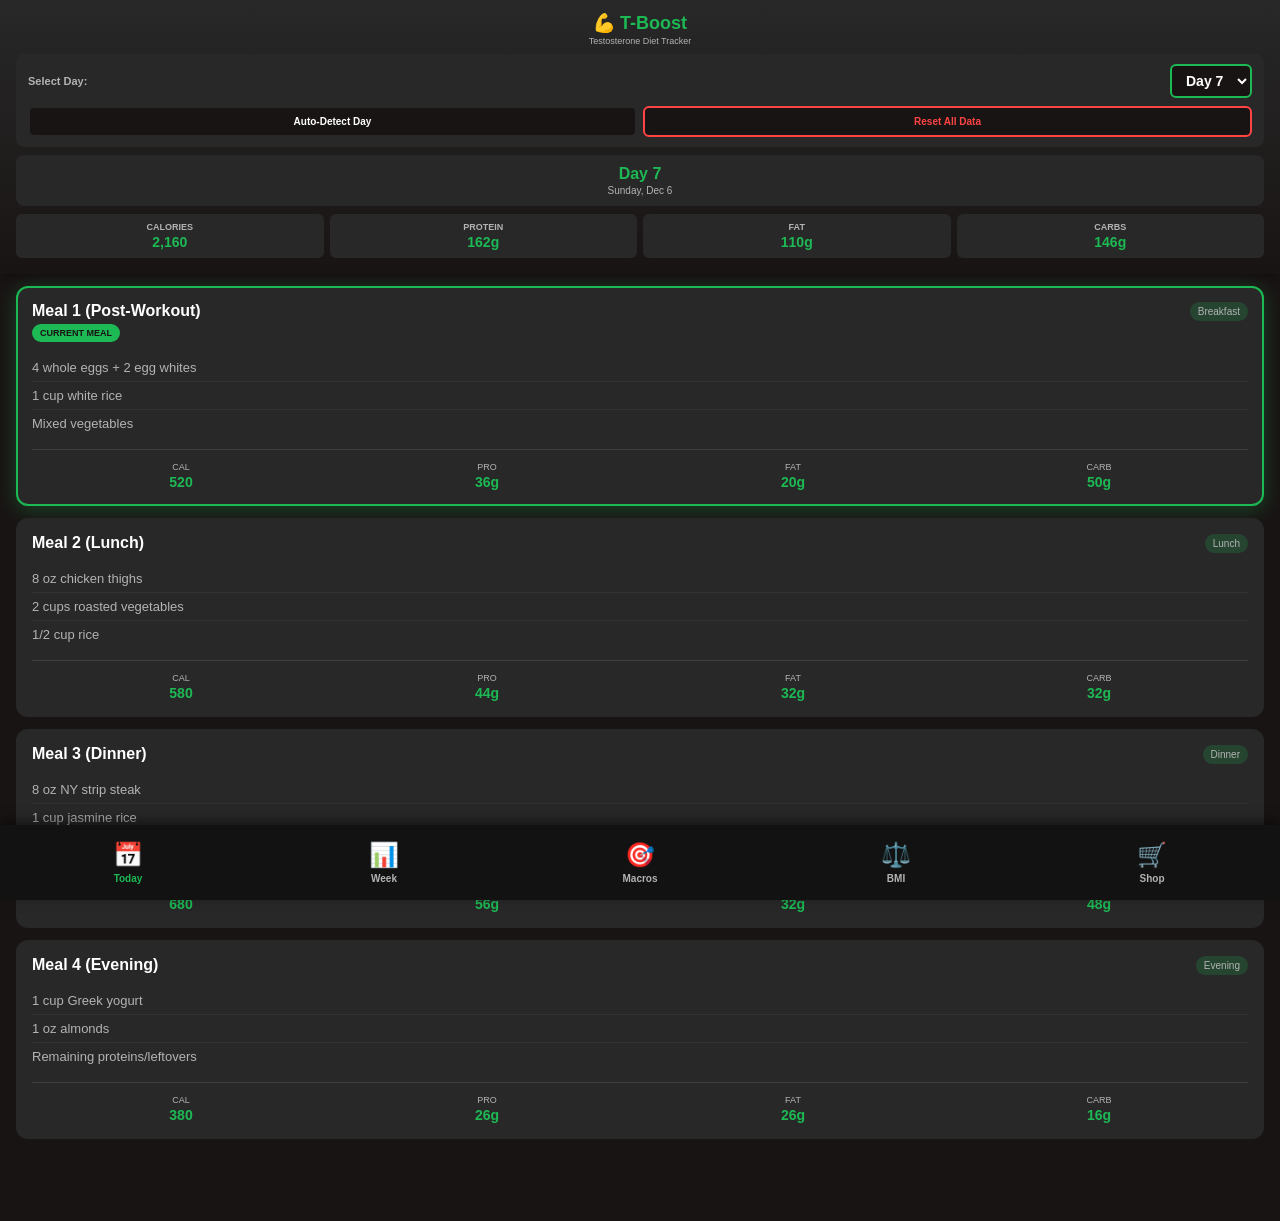
==== commit 79d3c4eb: "Improve mobile layout balance and reduce top-heavy design - Reduced header padding and font sizes fo" ====
--- a/mobile.html
+++ b/mobile.html
@@ -32,79 +32,76 @@
             background-color: var(--spotify-black);
             color: var(--spotify-white);
             overflow-x: hidden;
-            padding-bottom: 80px;
+            padding-bottom: 70px;
         }
 
         /* Mobile Header */
         .mobile-header {
             background: linear-gradient(180deg, var(--spotify-gray) 0%, var(--spotify-black) 100%);
-            padding: 16px;
-            position: sticky;
-            top: 0;
-            z-index: 100;
-            box-shadow: 0 4px 12px rgba(0,0,0,0.5);
+            padding: 12px 16px 8px 16px;
+            box-shadow: 0 2px 8px rgba(0,0,0,0.3);
         }
 
         .logo {
             text-align: center;
-            margin-bottom: 16px;
+            margin-bottom: 8px;
         }
 
         .logo h1 {
-            font-size: 24px;
+            font-size: 18px;
             color: var(--spotify-green);
-            margin-bottom: 4px;
+            margin-bottom: 2px;
         }
 
         .tagline {
-            font-size: 11px;
+            font-size: 9px;
             color: var(--spotify-light-gray);
         }
 
         /* Day Controls */
         .day-controls {
             background-color: var(--spotify-gray);
-            border-radius: 12px;
-            padding: 16px;
-            margin-bottom: 12px;
+            border-radius: 8px;
+            padding: 10px 12px;
+            margin-bottom: 8px;
         }
 
         .day-selector {
             display: flex;
             align-items: center;
             justify-content: space-between;
-            margin-bottom: 12px;
+            margin-bottom: 8px;
         }
 
         .day-selector label {
-            font-size: 14px;
+            font-size: 11px;
             color: var(--spotify-light-gray);
             font-weight: 600;
         }
 
         .day-selector select {
-            padding: 8px 12px;
+            padding: 6px 10px;
             background-color: var(--spotify-black);
             border: 2px solid var(--spotify-green);
-            border-radius: 8px;
+            border-radius: 6px;
             color: var(--spotify-white);
-            font-size: 16px;
+            font-size: 14px;
             font-weight: 600;
         }
 
         .control-buttons {
             display: grid;
             grid-template-columns: 1fr 1fr;
-            gap: 8px;
+            gap: 6px;
         }
 
         .btn-small {
-            padding: 10px;
+            padding: 8px;
             background-color: var(--spotify-black);
             border: 2px solid var(--spotify-gray);
-            border-radius: 8px;
+            border-radius: 6px;
             color: var(--spotify-white);
-            font-size: 12px;
+            font-size: 10px;
             font-weight: 600;
             cursor: pointer;
             transition: all 0.2s ease;
@@ -123,48 +120,48 @@
         /* Current Day Info */
         .current-day-info {
             background-color: var(--spotify-gray);
-            border-radius: 12px;
-            padding: 16px;
-            margin-bottom: 12px;
+            border-radius: 8px;
+            padding: 10px 12px;
+            margin-bottom: 8px;
             text-align: center;
         }
 
         .current-day-info h2 {
-            font-size: 20px;
+            font-size: 16px;
             color: var(--spotify-green);
-            margin-bottom: 4px;
+            margin-bottom: 2px;
         }
 
         .current-day-info p {
-            font-size: 12px;
+            font-size: 10px;
             color: var(--spotify-light-gray);
         }
 
         /* Daily Summary */
         .daily-summary {
             display: grid;
-            grid-template-columns: repeat(2, 1fr);
-            gap: 8px;
-            margin-bottom: 16px;
+            grid-template-columns: repeat(4, 1fr);
+            gap: 6px;
+            margin-bottom: 8px;
         }
 
         .summary-card {
             background-color: var(--spotify-gray);
-            padding: 12px;
-            border-radius: 8px;
+            padding: 8px 4px;
+            border-radius: 6px;
             text-align: center;
         }
 
         .summary-card .label {
-            font-size: 10px;
+            font-size: 9px;
             color: var(--spotify-light-gray);
             text-transform: uppercase;
-            margin-bottom: 4px;
+            margin-bottom: 2px;
             font-weight: 600;
         }
 
         .summary-card .value {
-            font-size: 20px;
+            font-size: 14px;
             font-weight: 700;
             color: var(--spotify-green);
         }
@@ -207,7 +204,7 @@
 
         /* Main Content */
         .main-content {
-            padding: 16px;
+            padding: 12px 16px;
         }
 
         .view {
@@ -234,13 +231,13 @@
         .meals-container {
             display: flex;
             flex-direction: column;
-            gap: 16px;
+            gap: 12px;
         }
 
         .meal-card {
             background-color: var(--spotify-gray);
             border-radius: 12px;
-            padding: 16px;
+            padding: 14px;
             border: 2px solid transparent;
             transition: all 0.3s ease;
         }
